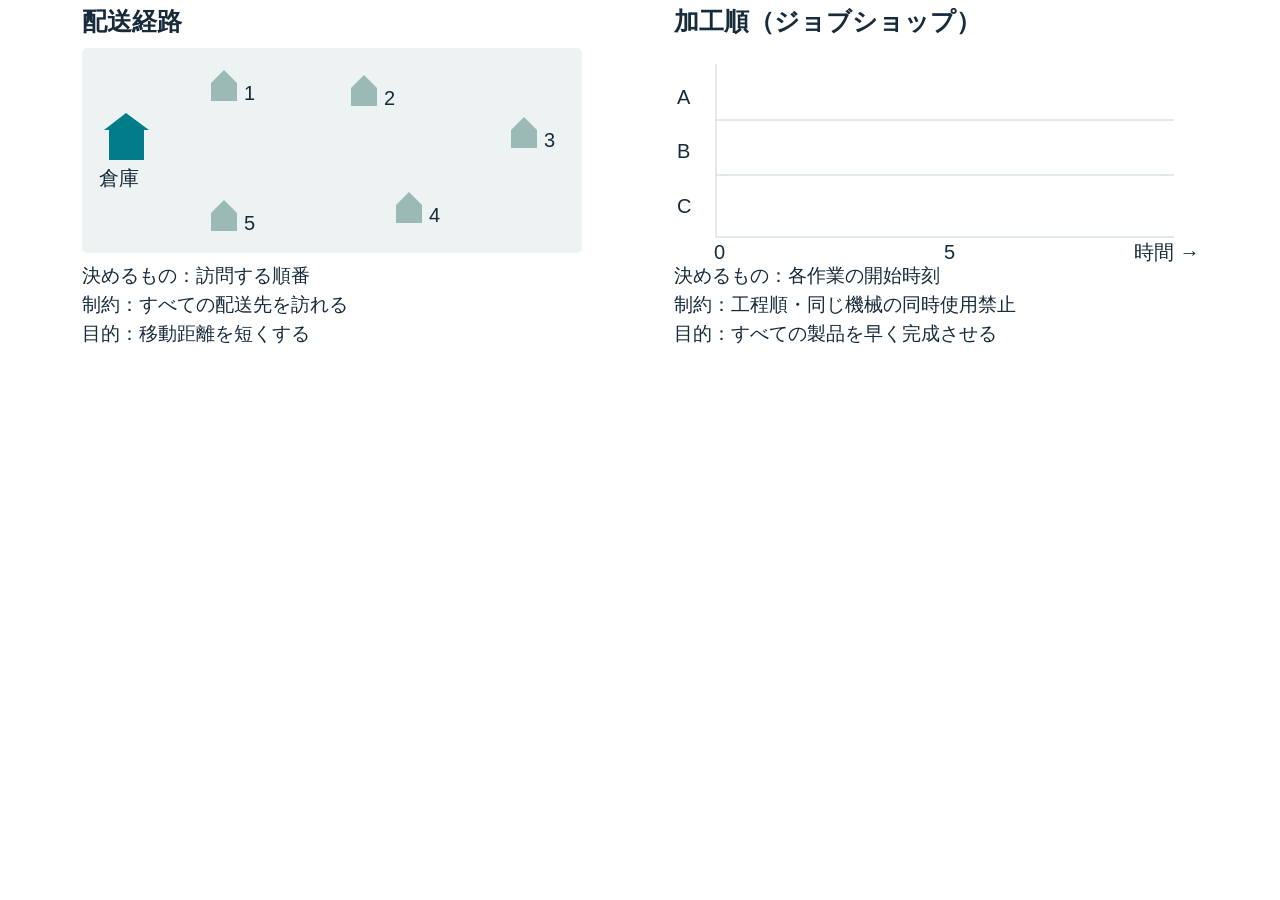
==== html/social-problems/index.html @ bd85990f "Add uv-based Quarto animation slide foundation and NCO example" ====
<!doctype html><html lang="ja"><meta charset="utf-8">
<style>body{margin:0;color:#182b3a;font:20px 'Hiragino Sans','Yu Gothic',sans-serif}svg{width:100%;height:350px;display:block}text{fill:#182b3a}.heading{font-size:25px;font-weight:bold}.caption{font-size:19px}.route{fill:none;stroke:#007d88;stroke-width:4}.grid{fill:none;stroke:#c8d4d8;stroke-width:1}</style>
<svg viewBox="0 0 1152 350" role="img" aria-label="配送経路と3機械の加工順">
<text class="heading" x="18" y="30">配送経路</text><text class="heading" x="610" y="30">加工順（ジョブショップ）</text>
<rect x="18" y="48" width="500" height="205" rx="5" fill="#edf3f2"/><g id="route"></g><g id="homes"></g>
<rect x="45" y="130" width="35" height="30" fill="#007d88"/><path d="M40 130 L62 113 L85 130Z" fill="#007d88"/><text x="35" y="185">倉庫</text>
<g class="grid"><path d="M652 64V237H1110M652 120H1110M652 175H1110"/></g>
<text x="613" y="104">A</text><text x="613" y="158">B</text><text x="613" y="213">C</text>
<text x="650" y="259">0</text><text x="880" y="259">5</text><text x="1070" y="259">時間 →</text><g id="jobs"></g>
<text class="caption" x="18" y="282">決めるもの：訪問する順番</text><text class="caption" x="18" y="311">制約：すべての配送先を訪れる</text><text class="caption" x="18" y="340">目的：移動距離を短くする</text>
<text class="caption" x="610" y="282">決めるもの：各作業の開始時刻</text><text class="caption" x="610" y="311">制約：工程順・同じ機械の同時使用禁止</text><text class="caption" x="610" y="340">目的：すべての製品を早く完成させる</text>
</svg><script src="../../shared/frame.js"></script><script>
const pts=[[62,143],[160,83],[300,88],[460,130],[345,205],[160,213],[62,143]];
document.querySelector('#homes').innerHTML=pts.slice(1,-1).map(([x,y],i)=>`<path d="M${x-13} ${y}v18h26v-18l-13-13Z" fill="#9bbab6"/><text x="${x+20}" y="${y+17}">${i+1}</text>`).join('');
// [machine, start, duration, product]; each product obeys precedence, machines never overlap.
const jobs=[[0,0,2,0],[1,0,3,1],[2,0,2,2],[0,2,2,2],[2,3,1,1],[1,3,2,0],[0,4,2,1],[1,5,3,2],[2,5,2,0]];
const colors=['#007d88','#b66a3e','#7471b0'];
registerAnimation({steps:6,render(step){document.querySelector('#route').innerHTML=pts.slice(0,step).map((a,i)=>`<path class="route" d="M${a} L${pts[i+1]}"/>`).join('');document.querySelector('#jobs').innerHTML=jobs.slice(0,Math.ceil(step*1.5)).map(([m,t,d,j])=>`<rect x="${654+t*48}" y="${72+m*55}" width="${d*48-4}" height="37" rx="3" fill="${colors[j]}"/><text x="${662+t*48}" y="${98+m*55}" style="fill:white;font-size:17px">${d===1?'②':'製品'+(j+1)}</text>`).join('');}});
</script></html>
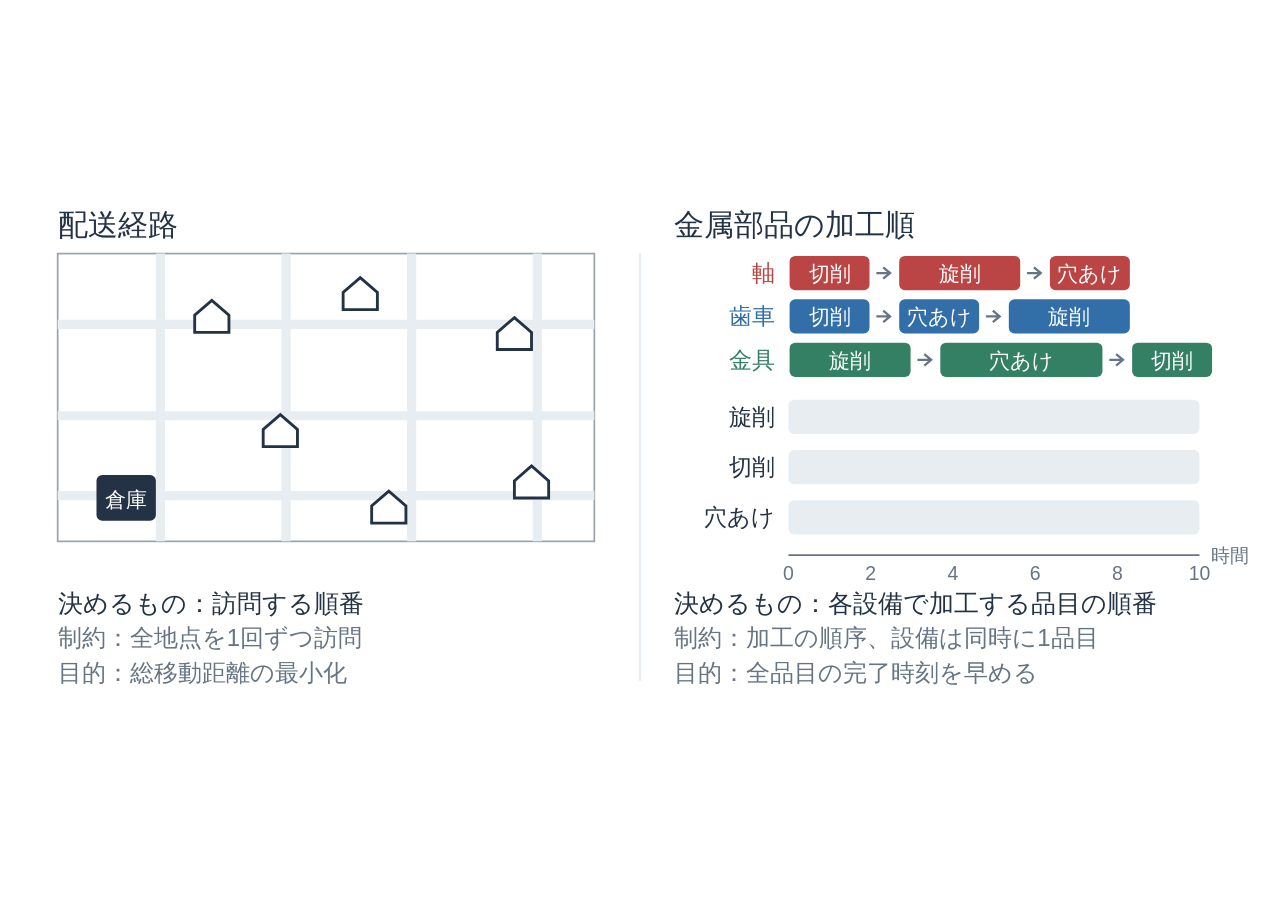
==== commit c5e2ae28: "Restore original slide content and motion, add bibliography pages, refine theme" ====
--- a/html/social-problems/index.html
+++ b/html/social-problems/index.html
@@ -1,19 +1 @@
-<!doctype html><html lang="ja"><meta charset="utf-8">
-<style>body{margin:0;color:#182b3a;font:20px 'Hiragino Sans','Yu Gothic',sans-serif}svg{width:100%;height:350px;display:block}text{fill:#182b3a}.heading{font-size:25px;font-weight:bold}.caption{font-size:19px}.route{fill:none;stroke:#007d88;stroke-width:4}.grid{fill:none;stroke:#c8d4d8;stroke-width:1}</style>
-<svg viewBox="0 0 1152 350" role="img" aria-label="配送経路と3機械の加工順">
-<text class="heading" x="18" y="30">配送経路</text><text class="heading" x="610" y="30">加工順（ジョブショップ）</text>
-<rect x="18" y="48" width="500" height="205" rx="5" fill="#edf3f2"/><g id="route"></g><g id="homes"></g>
-<rect x="45" y="130" width="35" height="30" fill="#007d88"/><path d="M40 130 L62 113 L85 130Z" fill="#007d88"/><text x="35" y="185">倉庫</text>
-<g class="grid"><path d="M652 64V237H1110M652 120H1110M652 175H1110"/></g>
-<text x="613" y="104">A</text><text x="613" y="158">B</text><text x="613" y="213">C</text>
-<text x="650" y="259">0</text><text x="880" y="259">5</text><text x="1070" y="259">時間 →</text><g id="jobs"></g>
-<text class="caption" x="18" y="282">決めるもの：訪問する順番</text><text class="caption" x="18" y="311">制約：すべての配送先を訪れる</text><text class="caption" x="18" y="340">目的：移動距離を短くする</text>
-<text class="caption" x="610" y="282">決めるもの：各作業の開始時刻</text><text class="caption" x="610" y="311">制約：工程順・同じ機械の同時使用禁止</text><text class="caption" x="610" y="340">目的：すべての製品を早く完成させる</text>
-</svg><script src="../../shared/frame.js"></script><script>
-const pts=[[62,143],[160,83],[300,88],[460,130],[345,205],[160,213],[62,143]];
-document.querySelector('#homes').innerHTML=pts.slice(1,-1).map(([x,y],i)=>`<path d="M${x-13} ${y}v18h26v-18l-13-13Z" fill="#9bbab6"/><text x="${x+20}" y="${y+17}">${i+1}</text>`).join('');
-// [machine, start, duration, product]; each product obeys precedence, machines never overlap.
-const jobs=[[0,0,2,0],[1,0,3,1],[2,0,2,2],[0,2,2,2],[2,3,1,1],[1,3,2,0],[0,4,2,1],[1,5,3,2],[2,5,2,0]];
-const colors=['#007d88','#b66a3e','#7471b0'];
-registerAnimation({steps:6,render(step){document.querySelector('#route').innerHTML=pts.slice(0,step).map((a,i)=>`<path class="route" d="M${a} L${pts[i+1]}"/>`).join('');document.querySelector('#jobs').innerHTML=jobs.slice(0,Math.ceil(step*1.5)).map(([m,t,d,j])=>`<rect x="${654+t*48}" y="${72+m*55}" width="${d*48-4}" height="37" rx="3" fill="${colors[j]}"/><text x="${662+t*48}" y="${98+m*55}" style="fill:white;font-size:17px">${d===1?'②':'製品'+(j+1)}</text>`).join('');}});
-</script></html>
+<!doctype html><html lang="ja"><head><meta charset="utf-8"><meta name="viewport" content="width=device-width,initial-scale=1"><title>説明図</title><link rel="stylesheet" href="../shared/figure.css"><link rel="stylesheet" href="style.css"></head><body><header><h1>説明図</h1></header><main id="stage" aria-label="説明図"></main><script type="module" src="main.mjs"></script></body></html>
--- a/html/shared/figure.css
+++ b/html/shared/figure.css
@@ -0,0 +1,5 @@
+:root{color-scheme:light;font-family:"Hiragino Kaku Gothic ProN","Yu Gothic",sans-serif;color:#233244;background:#ffffff}*{box-sizing:border-box}body{margin:0;padding:14px 20px;height:100vh;display:flex;flex-direction:column;overflow:hidden}header{display:flex;align-items:baseline;justify-content:space-between;gap:20px}h1{font-size:20px;margin:0;font-weight:600}#stage{flex:1;min-height:0;cursor:pointer}#stage svg{width:100%;height:100%;display:block}.embedded header{display:none}
+
+.embedded{padding:0 10px}
+
+body{padding:8px 12px}header{display:none}#stage{width:100%;height:100%}
--- a/html/social-problems/style.css
+++ b/html/social-problems/style.css
@@ -0,0 +1 @@
+/* 図固有のスタイル。共通レイアウトは ../shared/figure.css。 */
